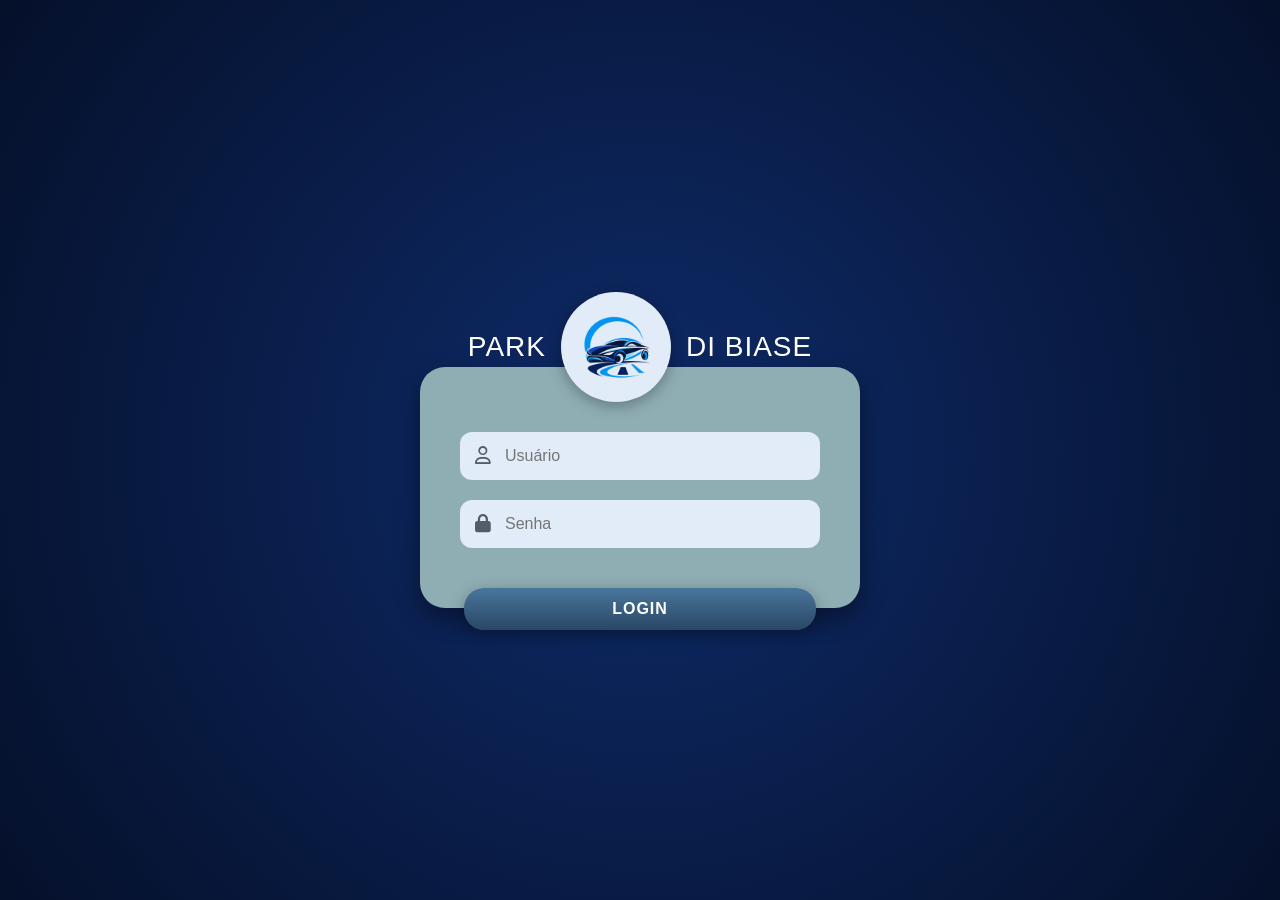
==== Login/index.html @ e0c24707 "Criei a Tela de Login" ====
<!DOCTYPE html>
<html lang="pt-BR">
<head>
    <meta charset="UTF-8">
    <meta name="viewport" content="width=device-width, initial-scale=1.0">
    <title>Park Di Biase - Login</title>
    
    <link rel="stylesheet" href="style.css">
    
    <link rel="stylesheet" href="https://cdnjs.cloudflare.com/ajax/libs/font-awesome/6.4.0/css/all.min.css">
</head>
<body>

    <div class="login-container">
        
        <div class="header-title">
            <span>PARK</span>
            <div class="logo-clip">
                <img src="Imagem/logo.png.png" alt="Logo Park Di Biase">
            </div>
            <span>DI BIASE</span>
        </div>

        <div class="card">
            <form id="login-form">
                <div class="input-group">
                    <i class="fa-regular fa-user"></i>
                    <input type="text" placeholder="Usuário" required>
                </div>

                <div class="input-group">
                    <i class="fa-solid fa-lock"></i>
                    <input type="password" placeholder="Senha" required>
                </div>
                
                <button type="submit" class="btn-login">LOGIN</button>
            </form>
        </div>

    </div>

</body>
</html>
---- Login/style.css ----
* {
    margin: 0;
    padding: 0;
    box-sizing: border-box;
    font-family: 'Segoe UI', Tahoma, Geneva, Verdana, sans-serif;
}

body {
    height: 100vh;
    display: flex;
    justify-content: center;
    align-items: center;
    background: radial-gradient(circle, #0e2b69 0%, #05102a 100%);
    overflow: hidden;
}

.login-container {
    width: 100%;
    max-width: 480px;
    padding: 20px;
    text-align: center;
    position: relative;
}

.header-title {
    display: flex;
    align-items: center;
    justify-content: center;
    gap: 15px;
    color: #ffffff;
    font-size: 28px;
    font-family: 'Georgia', serif;
    letter-spacing: 1px;
    margin-bottom: -35px; 
    position: relative;
    z-index: 10;
}

.logo-clip {
    width: 110px;
    height: 110px;
    background-color: #e2ebf8;
    border-radius: 50%;
    display: flex;
    justify-content: center;
    align-items: center;
    box-shadow: 0 4px 15px rgba(0, 0, 0, 0.3);
    overflow: hidden;
}

.logo-clip img {
    width: 90%;
    height: auto;
}

.card {
    background-color: #8faeb4;
    border-radius: 25px;
    padding: 65px 40px 40px 40px; 
    box-shadow: 0 10px 25px rgba(0, 0, 0, 0.4);
    position: relative;
}

.input-group {
    position: relative;
    margin-bottom: 20px;
}

.input-group i {
    position: absolute;
    left: 15px;
    top: 50%;
    transform: translateY(-50%);
    color: #555c68;
    font-size: 18px;
}

.input-group input {
    width: 100%;
    padding: 15px 15px 15px 45px;
    border: none;
    border-radius: 12px;
    background-color: #e2ebf8;
    color: #333;
    font-size: 16px;
    outline: none;
    transition: background 0.3s;
}

.input-group input:focus {
    background-color: #f0f5ff;
}

.btn-login {
    width: 80%;
    margin: 0 auto;
    display: block;
    padding: 12px;
    border: none;
    border-radius: 20px;
    background: linear-gradient(to bottom, #49769c, #2a4765);
    color: white;
    font-size: 16px;
    font-weight: bold;
    letter-spacing: 1px;
    cursor: pointer;
    box-shadow: 0 4px 15px rgba(0, 0, 0, 0.3);
    transition: transform 0.2s, background 0.3s;
    
    position: absolute;
    bottom: -22px; 
    left: 10%; 
    z-index: 10;
}

.btn-login:hover {
    transform: scale(1.02);
    background: linear-gradient(to bottom, #5687b1, #335477);
}
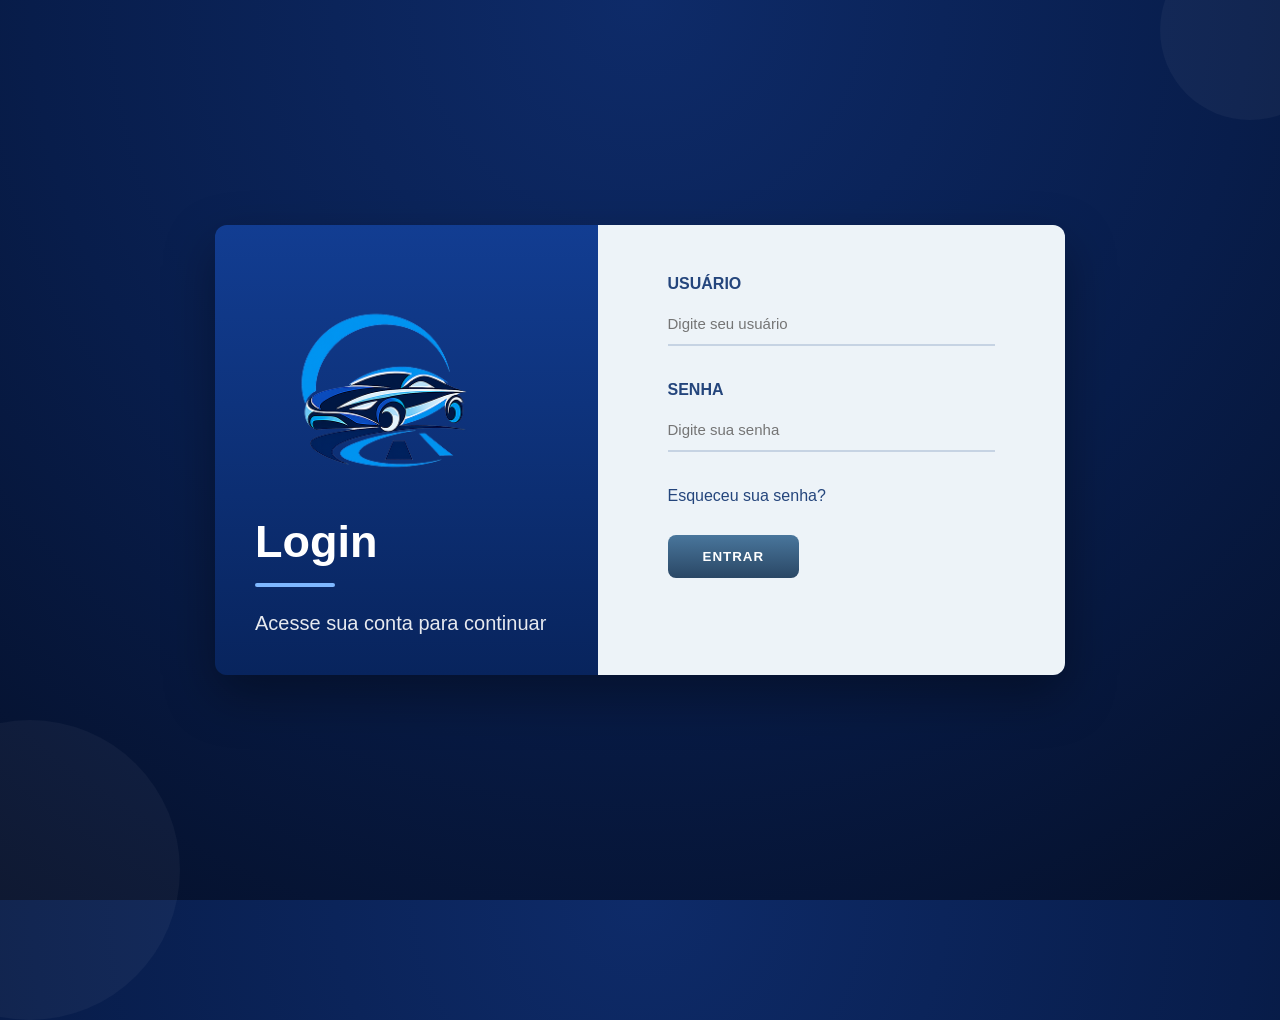
==== commit 748f3472: "Mudando layout da pagina de login" ====
--- a/Login/index.html
+++ b/Login/index.html
@@ -3,41 +3,49 @@
 <head>
     <meta charset="UTF-8">
     <meta name="viewport" content="width=device-width, initial-scale=1.0">
+
     <title>Park Di Biase - Login</title>
-    
+
     <link rel="stylesheet" href="style.css">
-    
-    <link rel="stylesheet" href="https://cdnjs.cloudflare.com/ajax/libs/font-awesome/6.4.0/css/all.min.css">
+
+    <link rel="stylesheet"
+        href="https://cdnjs.cloudflare.com/ajax/libs/font-awesome/6.4.0/css/all.min.css">
 </head>
 <body>
 
-    <div class="login-container">
-        
-        <div class="header-title">
-            <span>PARK</span>
-            <div class="logo-clip">
-                <img src="Imagem/logo.png.png" alt="Logo Park Di Biase">
-            </div>
-            <span>DI BIASE</span>
+    <div class="login-box">
+
+        <div class="left-panel">
+
+            <img src="Imagem/logo.png.png" alt="Logo">
+
+            <h1>Login</h1>
+            <div class="line"></div>
+            <p>Acesse sua conta para continuar</p>
         </div>
 
-        <div class="card">
-            <form id="login-form">
+
+        <div class="right-panel">
+            <form>
                 <div class="input-group">
-                    <i class="fa-regular fa-user"></i>
-                    <input type="text" placeholder="Usuário" required>
+                    <label>USUÁRIO</label>
+                    <input type="text" placeholder="Digite seu usuário">
                 </div>
 
                 <div class="input-group">
-                    <i class="fa-solid fa-lock"></i>
-                    <input type="password" placeholder="Senha" required>
+                    <label>SENHA</label>
+                    <input type="password" placeholder="Digite sua senha">
                 </div>
-                
-                <button type="submit" class="btn-login">LOGIN</button>
+
+                <a href="#" class="forgot">
+                    Esqueceu sua senha?
+                </a>
+
+                <button type="submit">
+                    ENTRAR
+                </button>
             </form>
         </div>
-
     </div>
-
 </body>
 </html>
--- a/Login/style.css
+++ b/Login/style.css
@@ -1,119 +1,209 @@
-* {
-    margin: 0;
-    padding: 0;
-    box-sizing: border-box;
-    font-family: 'Segoe UI', Tahoma, Geneva, Verdana, sans-serif;
-}
-
-body {
-    height: 100vh;
+*{
+    margin:0;
+    padding:0;
+    box-sizing:border-box;
+    font-family:'Segoe UI',sans-serif;
+}
+
+body{
+    height:100vh;
+    display:flex;
+    justify-content:center;
+    align-items:center;
+    background:
+    radial-gradient(
+        circle at top,
+        #0e2b69 0%,
+        #081d4b 55%,
+        #05102a 100%
+    );
+
+    overflow:hidden;
+}
+
+
+body::before{
+    content:'';
+    position:absolute;
+    width:300px;
+    height:300px;
+    border-radius:50%;
+    background:rgba(255,255,255,.04);
+    left:-120px;
+    bottom:-120px;
+}
+
+body::after{
+    content:'';
+    position:absolute;
+    width:180px;
+    height:180px;
+    border-radius:50%;
+    background:rgba(255,255,255,.04);
+    right:-60px;
+    top:-60px;
+}
+
+.login-box{
+    width:850px;
+    height:450px;
+    display:flex;
+    border-radius:12px;
+    overflow:hidden;
+    position:relative;
+    box-shadow:
+    0 20px 50px rgba(0,0,0,.35);
+}
+
+/* PAINEL ESQUERDO */
+
+.left-panel{
     display: flex;
+    width:45%;
+    background:
+    linear-gradient(
+        180deg, #123d92, #08245d
+    );
+    color:white;
+    padding:40px;
+    display:flex;
+    flex-direction:column;
+    justify-content:center;
+}
+
+.left-panel img{
     justify-content: center;
-    align-items: center;
-    background: radial-gradient(circle, #0e2b69 0%, #05102a 100%);
-    overflow: hidden;
-}
-
-.login-container {
-    width: 100%;
-    max-width: 480px;
-    padding: 20px;
-    text-align: center;
-    position: relative;
-}
-
-.header-title {
-    display: flex;
-    align-items: center;
-    justify-content: center;
-    gap: 15px;
-    color: #ffffff;
-    font-size: 28px;
-    font-family: 'Georgia', serif;
-    letter-spacing: 1px;
-    margin-bottom: -35px; 
-    position: relative;
-    z-index: 10;
-}
-
-.logo-clip {
-    width: 110px;
-    height: 110px;
-    background-color: #e2ebf8;
-    border-radius: 50%;
-    display: flex;
-    justify-content: center;
-    align-items: center;
-    box-shadow: 0 4px 15px rgba(0, 0, 0, 0.3);
-    overflow: hidden;
-}
-
-.logo-clip img {
-    width: 90%;
-    height: auto;
-}
-
-.card {
-    background-color: #8faeb4;
-    border-radius: 25px;
-    padding: 65px 40px 40px 40px; 
-    box-shadow: 0 10px 25px rgba(0, 0, 0, 0.4);
-    position: relative;
-}
-
-.input-group {
-    position: relative;
-    margin-bottom: 20px;
-}
-
-.input-group i {
-    position: absolute;
-    left: 15px;
-    top: 50%;
-    transform: translateY(-50%);
-    color: #555c68;
-    font-size: 18px;
-}
-
-.input-group input {
-    width: 100%;
-    padding: 15px 15px 15px 45px;
-    border: none;
-    border-radius: 12px;
-    background-color: #e2ebf8;
-    color: #333;
-    font-size: 16px;
-    outline: none;
-    transition: background 0.3s;
-}
-
-.input-group input:focus {
-    background-color: #f0f5ff;
-}
-
-.btn-login {
-    width: 80%;
-    margin: 0 auto;
-    display: block;
-    padding: 12px;
-    border: none;
-    border-radius: 20px;
-    background: linear-gradient(to bottom, #49769c, #2a4765);
-    color: white;
-    font-size: 16px;
-    font-weight: bold;
-    letter-spacing: 1px;
-    cursor: pointer;
-    box-shadow: 0 4px 15px rgba(0, 0, 0, 0.3);
-    transition: transform 0.2s, background 0.3s;
-    
-    position: absolute;
-    bottom: -22px; 
-    left: 10%; 
-    z-index: 10;
-}
-
-.btn-login:hover {
-    transform: scale(1.02);
-    background: linear-gradient(to bottom, #5687b1, #335477);
-}+    width:250px;
+
+}
+
+.left-panel h1{
+    font-size:45px;
+    font-weight:600;
+}
+
+.line{
+    width:80px;
+    height:4px;
+    background:#7eb8ff;
+    margin:15px 0 25px;
+    border-radius:50px;
+}
+
+.left-panel p{
+    font-size:20px;
+    /*line-height:1.5;*/
+    opacity:.9;
+}
+
+
+/* lado direito */
+
+.right-panel{
+    flex:1;
+    background:#edf3f8;
+    padding:50px 70px;
+    position:relative;
+}
+
+
+.input-group{
+    margin-bottom:35px;
+}
+
+.input-group label{
+    display:block;
+    color:#24457c;
+    font-weight:600;
+    margin-bottom:10px;
+}
+
+.input-group input{
+    width:100%;
+    border:none;
+    border-bottom:2px solid #c6d3e3;
+    background:none;
+    padding:12px 0;
+    outline:none;
+    font-size:15px;
+}
+
+.input-group input:focus{
+    border-color:#0e2b69;
+}
+
+.forgot{
+    display:block;
+    text-decoration:none;
+    color:#24457c;
+    margin-bottom:30px;
+}
+
+button{
+    border:none;
+
+    background:
+    linear-gradient(
+        to bottom,#49769c,#2a4765
+    );
+    color:white;
+    padding:14px 35px;
+    border-radius:8px;
+    cursor:pointer;
+    font-weight:600;
+    letter-spacing:1px;
+}
+
+/* RESPONSIVIDADE */
+
+@media (max-width: 768px){
+
+    .login-box{
+        width: 95%;
+        height: auto;
+
+        flex-direction: column;
+
+        margin: 20px;
+    }
+
+    .left-panel{
+        width: 100%;
+
+        padding: 30px;
+
+        align-items: center;
+        text-align: center;
+    }
+
+    .left-panel img{
+        width: 90px;
+        margin-bottom: 20px;
+    }
+
+    .left-panel h1{
+        font-size: 40px;
+    }
+
+    .left-panel p{
+        font-size: 18px;
+    }
+
+    .line{
+        margin: 10px auto 20px;
+    }
+
+    .right-panel{
+        width: 100%;
+        padding: 35px 30px;
+    }
+
+    .input-group input{
+        font-size: 16px;
+    }
+
+    button{
+        width: 100%;
+    }
+}
+
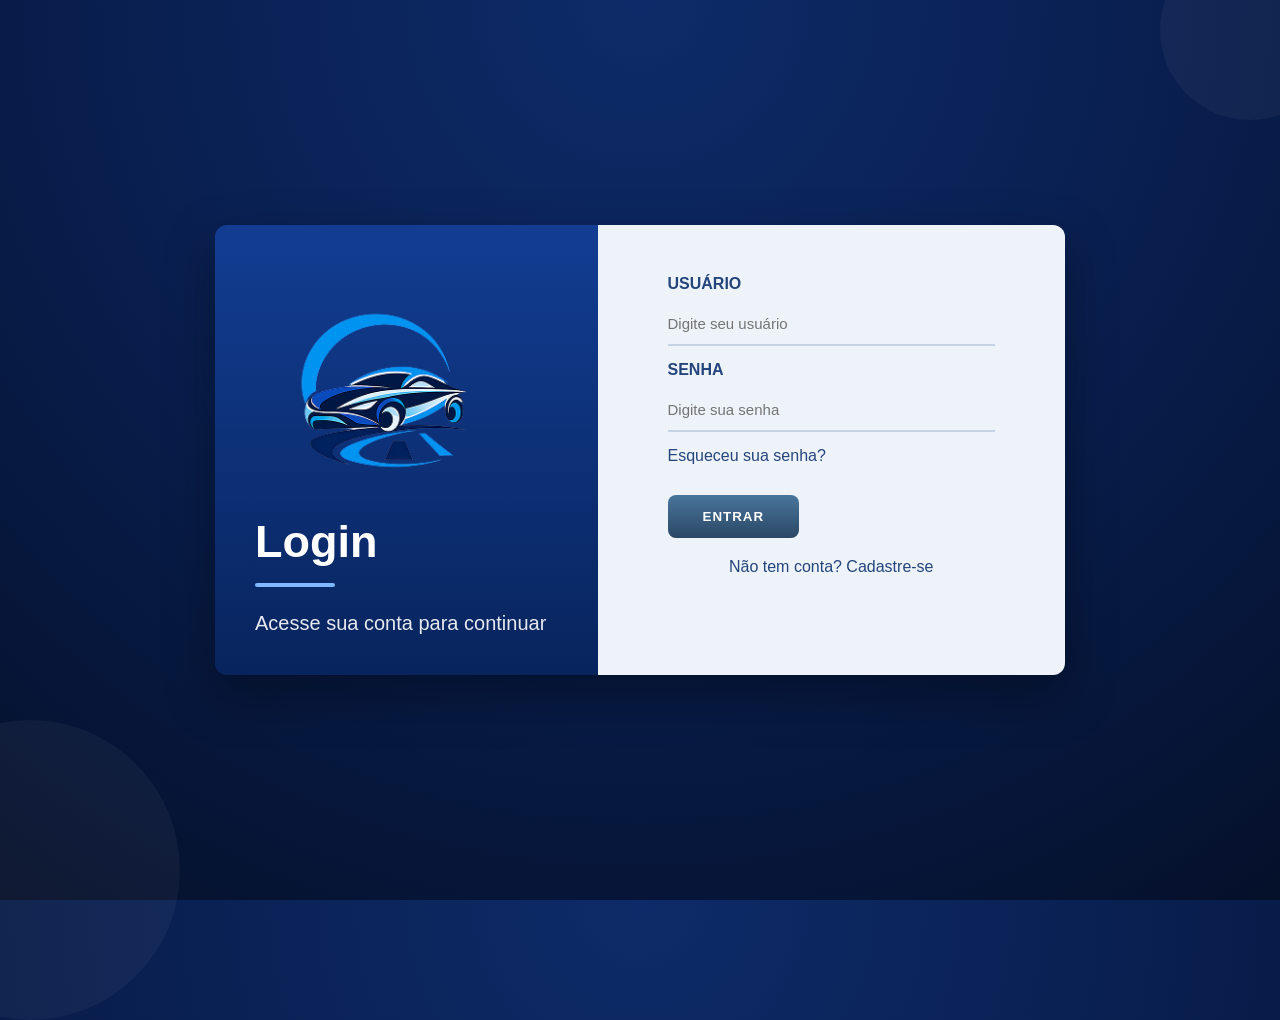
==== commit 52ce6ca8: "adicionando aba gestão de usuários e tela de registre-se" ====
--- a/Login/index.html
+++ b/Login/index.html
@@ -6,46 +6,53 @@
 
     <title>Park Di Biase - Login</title>
 
-    <link rel="stylesheet" href="style.css">
+    <link rel="stylesheet" href="/Login/style.css">
 
     <link rel="stylesheet"
         href="https://cdnjs.cloudflare.com/ajax/libs/font-awesome/6.4.0/css/all.min.css">
 </head>
 <body>
+    <section class="s1"> 
+        <div class="login-box">
 
-    <div class="login-box">
+            <div class="left-panel">
 
-        <div class="left-panel">
+                <img src="Imagem/logo.png.png" alt="Logo">
 
-            <img src="Imagem/logo.png.png" alt="Logo">
-
-            <h1>Login</h1>
-            <div class="line"></div>
-            <p>Acesse sua conta para continuar</p>
-        </div>
+                <h1>Login</h1>
+                <div class="line"></div>
+                <p>Acesse sua conta para continuar</p>
+            </div>
 
 
-        <div class="right-panel">
-            <form>
-                <div class="input-group">
-                    <label>USUÁRIO</label>
-                    <input type="text" placeholder="Digite seu usuário">
-                </div>
+            <div class="right-panel">
+                <form id="loginForm">
+                    <div class="input-group">
+                        <label>USUÁRIO</label>
+                        <input id="usuario" type="text" placeholder="Digite seu usuário">
+                    </div>
 
-                <div class="input-group">
-                    <label>SENHA</label>
-                    <input type="password" placeholder="Digite sua senha">
-                </div>
+                    <div class="input-group">
+                        <label>SENHA</label>
+                        <input id="senha" type="password" placeholder="Digite sua senha">
+                    </div>
 
-                <a href="#" class="forgot">
-                    Esqueceu sua senha?
-                </a>
+                    <a href="#" class="forgot">
+                        Esqueceu sua senha?
+                    </a>
 
-                <button type="submit">
-                    ENTRAR
-                </button>
-            </form>
+                    <button type="submit">
+                        ENTRAR
+                    </button>
+                    <div style="text-align: center; margin-top: 20px;">
+                        <a href="registro.html" class="forgot" style="margin-bottom: 0;">Não tem conta? Cadastre-se</a>
+                    </div>
+                </form>
+            </div>
         </div>
-    </div>
+    </section>
+
+    <script>document.getElementById("loginForm").addEventListener("submit", function(e){ e.preventDefault(); window.location.href = "/Dashboard/index.html"; });</script>
+    <script src="/Login/script.js"></script>
 </body>
 </html>
--- a/Login/style.css
+++ b/Login/style.css
@@ -44,115 +44,110 @@
     top:-60px;
 }
 
-.login-box{
-    width:850px;
-    height:450px;
-    display:flex;
-    border-radius:12px;
-    overflow:hidden;
-    position:relative;
-    box-shadow:
-    0 20px 50px rgba(0,0,0,.35);
-}
-
-/* PAINEL ESQUERDO */
-
-.left-panel{
-    display: flex;
-    width:45%;
-    background:
-    linear-gradient(
-        180deg, #123d92, #08245d
-    );
-    color:white;
-    padding:40px;
-    display:flex;
-    flex-direction:column;
-    justify-content:center;
-}
-
-.left-panel img{
-    justify-content: center;
-    width:250px;
-
-}
-
-.left-panel h1{
-    font-size:45px;
-    font-weight:600;
-}
-
-.line{
-    width:80px;
-    height:4px;
-    background:#7eb8ff;
-    margin:15px 0 25px;
-    border-radius:50px;
-}
-
-.left-panel p{
-    font-size:20px;
-    /*line-height:1.5;*/
-    opacity:.9;
-}
-
-
-/* lado direito */
-
-.right-panel{
-    flex:1;
-    background:#edf3f8;
-    padding:50px 70px;
-    position:relative;
-}
-
-
-.input-group{
-    margin-bottom:35px;
-}
-
-.input-group label{
-    display:block;
-    color:#24457c;
-    font-weight:600;
-    margin-bottom:10px;
-}
-
-.input-group input{
-    width:100%;
-    border:none;
-    border-bottom:2px solid #c6d3e3;
-    background:none;
-    padding:12px 0;
-    outline:none;
-    font-size:15px;
-}
-
-.input-group input:focus{
-    border-color:#0e2b69;
-}
-
-.forgot{
-    display:block;
-    text-decoration:none;
-    color:#24457c;
-    margin-bottom:30px;
-}
-
-button{
-    border:none;
-
-    background:
-    linear-gradient(
-        to bottom,#49769c,#2a4765
-    );
-    color:white;
-    padding:14px 35px;
-    border-radius:8px;
-    cursor:pointer;
-    font-weight:600;
-    letter-spacing:1px;
-}
+.s1{
+    height: 720x;
+    .login-box{
+        width:850px;
+        height:450px;
+        display:flex;
+        border-radius:12px;
+        overflow:hidden;
+        position:relative;
+        box-shadow:
+        0 20px 50px rgba(0,0,0,.35);
+    }
+    .left-panel{
+        display: flex;
+        width:45%;
+        background:
+        linear-gradient(
+            180deg, #123d92, #08245d
+        );
+        color:white;
+        padding:40px;
+        display:flex;
+        flex-direction:column;
+        justify-content:center;
+    }
+    .left-panel img{
+        justify-content: center;
+        width:250px;
+    }
+    .left-panel h1{
+        font-size:45px;
+        font-weight:600;
+    }
+    .line{
+        width:80px;
+        height:4px;
+        background:#7eb8ff;
+        margin:15px 0 25px;
+        border-radius:50px;
+    }
+    .left-panel p{
+        font-size:20px;
+        opacity:.9;
+    }
+
+
+    .right-panel{
+        flex:1;
+        background:#edf3f8;
+        padding:50px 70px;
+        position:relative;
+    }
+
+
+    .input-group{
+        margin-bottom:15px;
+    }
+
+    .input-group label{
+        display:block;
+        color:#24457c;
+        font-weight:600;
+        margin-bottom:10px;
+    }
+
+    .input-group input{
+        width:100%;
+        border:none;
+        border-bottom:2px solid #c6d3e3;
+        background:none;
+        padding:12px 0;
+        outline:none;
+        font-size:15px;
+    }
+
+    .input-group input:focus{
+        border-color:#0e2b69;
+    }
+
+    .forgot{
+        display:block;
+        text-decoration:none;
+        color:#24457c;
+        margin-bottom:30px;
+    }
+
+    button{
+        border:none;
+
+        background:
+        linear-gradient(
+            to bottom,#49769c,#2a4765
+        );
+        color:white;
+        padding:14px 35px;
+        border-radius:8px;
+        cursor:pointer;
+        font-weight:600;
+        letter-spacing:1px;
+    }
+}
+
+
+
 
 /* RESPONSIVIDADE */
 
@@ -160,7 +155,7 @@
 
     .login-box{
         width: 95%;
-        height: auto;
+        min-height: 450px;
 
         flex-direction: column;
 
@@ -206,4 +201,41 @@
         width: 100%;
     }
 }
-
+@media (max-width: 900px) {
+    
+    .login-box {
+        width: 90%; 
+        max-width: 500px;
+        flex-direction: column; 
+        height: auto;
+        min-height: auto;
+    }
+    .left-panel, .right-panel {
+        width: 100%;
+        padding: 30px 20px; 
+        text-align: center;
+    }
+    .left-panel img {
+        max-width: 120px; 
+        margin-bottom: 15px;
+    }
+    .left-panel h1 {
+        font-size: 24px;
+    }
+    .left-panel p {
+        font-size: 14px;
+        margin-bottom: 0;
+    }
+    .input-group input {
+        width: 100%; 
+    }
+}
+@media (max-width: 480px) {
+    .login-box {
+        width: 95%;
+    }
+    .right-panel {
+        padding: 20px 15px !important; 
+    }
+}
+
